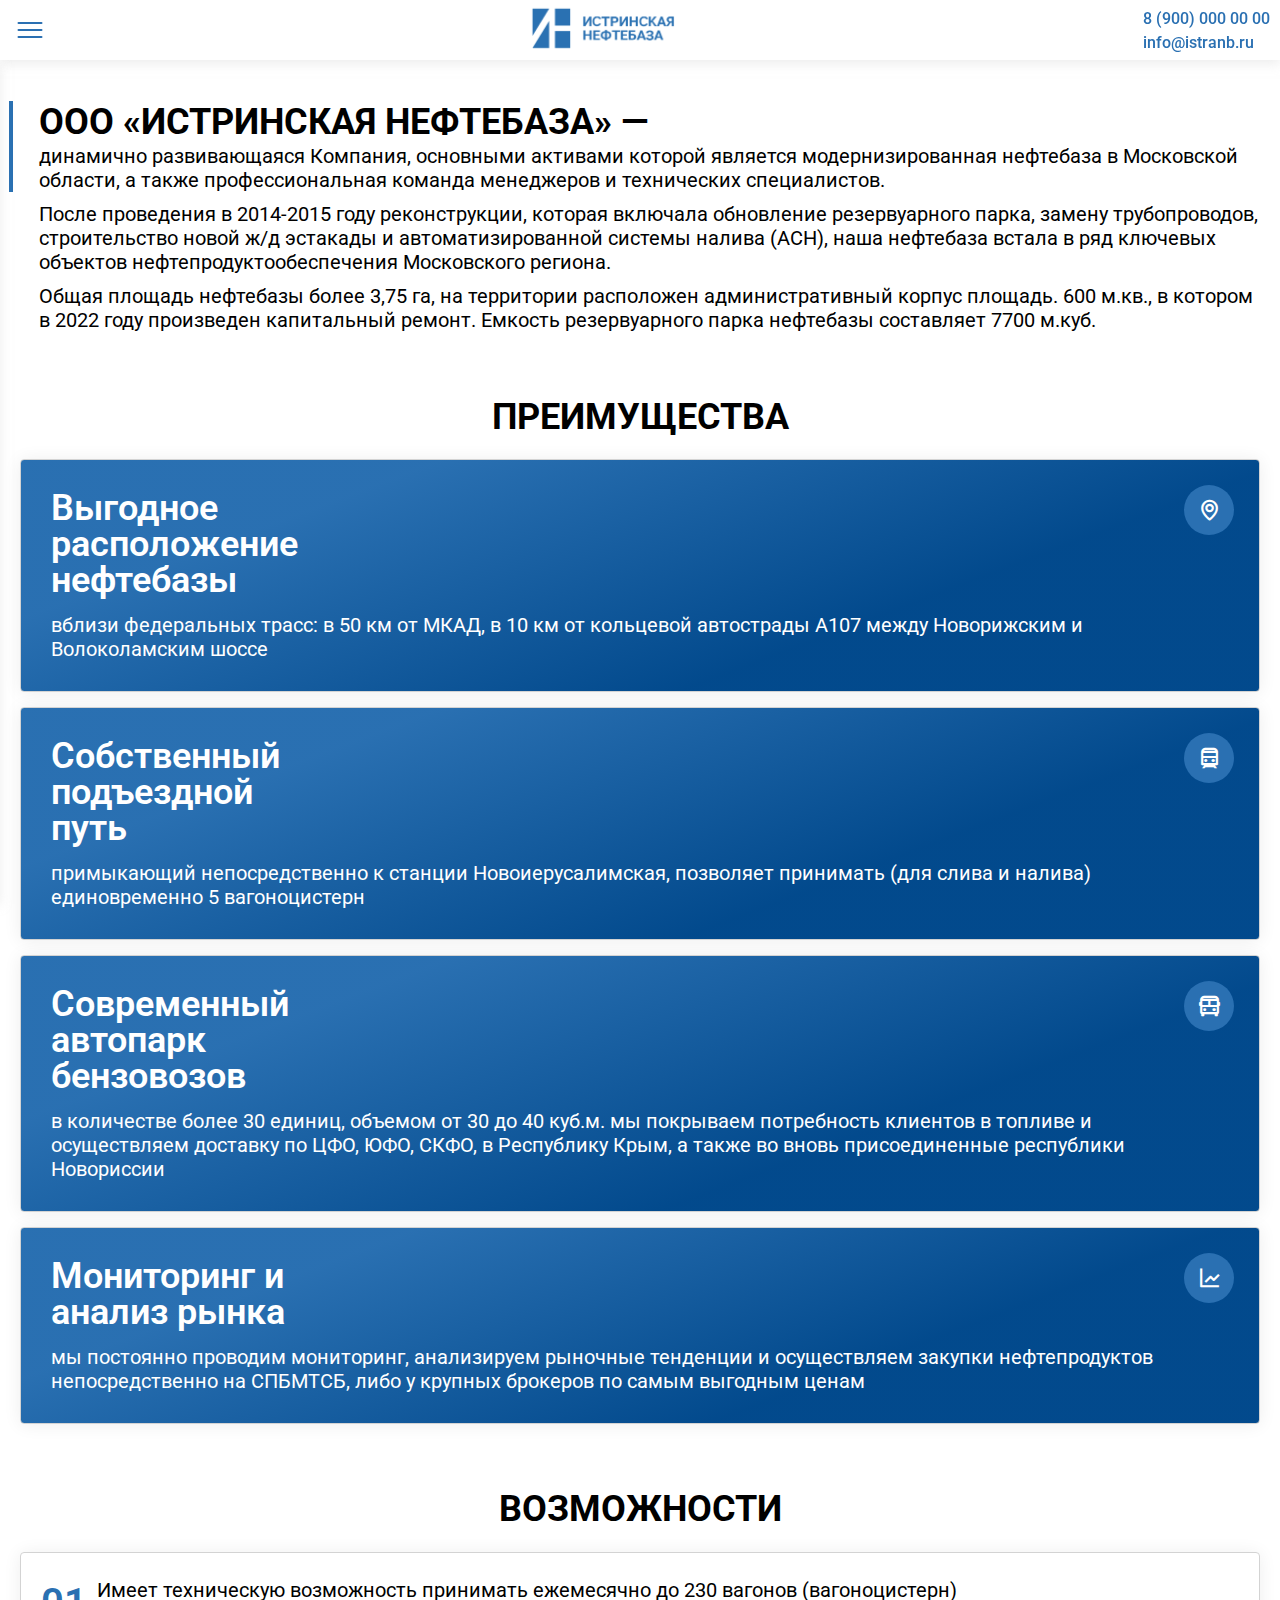
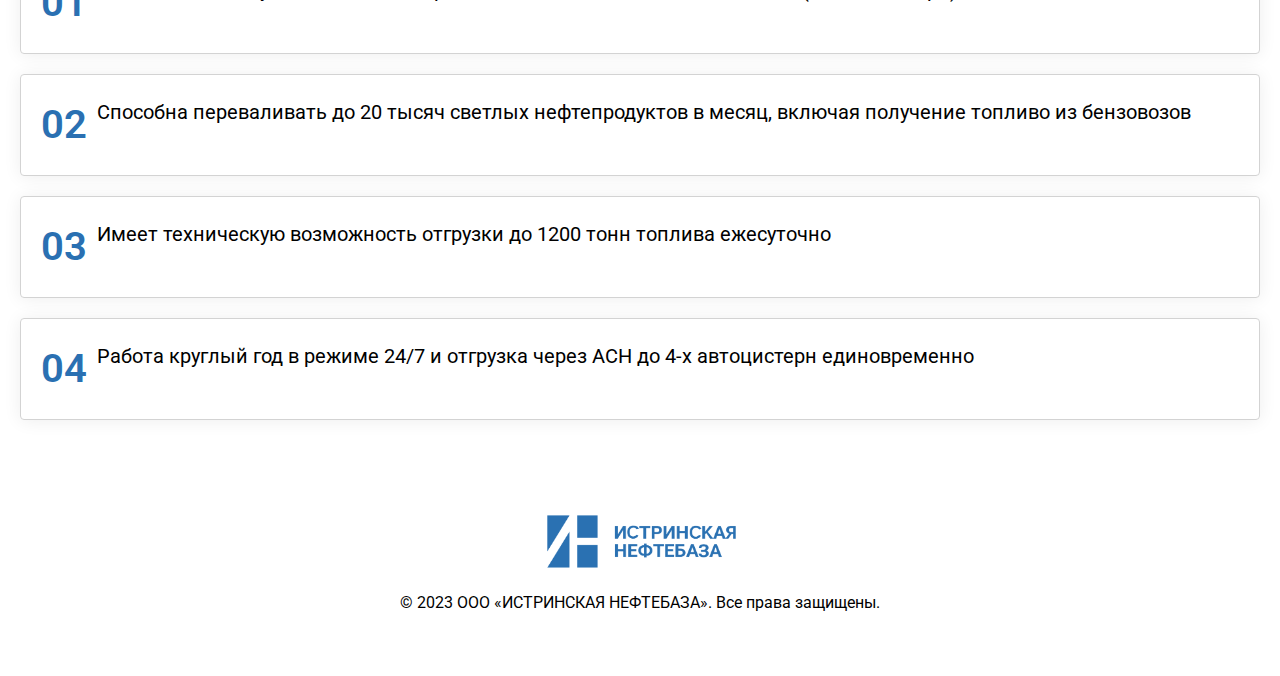
==== about.html @ 1dbcb3a8 "Мобильная версия. 0.1" ====
<!DOCTYPE html>
<html lang="ru">
  <head>
    <meta charset="UTF-8" />
    <meta name="viewport" content="width=device-width, initial-scale=1.0" />

    <!--=============== FAVICON ===============-->
    <link
      rel="shortcut icon"
      href="assets/img/favicon.png"
      type="image/x-icon"
    />

    <!--=============== BOXICONS ===============-->
    <link
      href="https://unpkg.com/boxicons@2.1.4/css/boxicons.min.css"
      rel="stylesheet"
    />

    <!--=============== SWIPER CSS ===============-->
    <link rel="stylesheet" href="assets/css/swiper-bundle.min.css" />

    <!--=============== CSS ===============-->
    <link rel="stylesheet" href="assets/css/styles.css" />
    <link rel="stylesheet" href="assets/css/about.css" />

    <title>О нас</title>
  </head>

  <body class="body">
    <!--==================== HEADER ====================-->

    <div class="main__nav-left">
      <nav class="header__nav">
        <ul class="nav__list">
          <li class="nav__list_item"><a href="/">Главная</a></li>
          <li class="nav__list_item"><a href="/benzin.html">Бензин</a></li>
          <li class="nav__list_item">
            <a href="/dt.html">Дизельное топливо</a>
          </li>
          <li class="nav__list_item"><a href="/about.html">Информация</a></li>
          <li class="nav__list_item">
            <a href="/documents.html">Документы</a>
          </li>
          <li class="nav__list_item">
            <a href="/clients.html">Клиенты и партнеры</a>
          </li>
          <li class="nav__list_item"><a href="#">Контакты</a></li>
        </ul>
      </nav>
    </div>
    <div class="main__nav-overlay"></div>

    <header class="header" id="myHeader">
      <div class="header__wrapper">
        <div class="header__open-menu">
          <div class="header__open-menu_box">
            <div class="header__open-menu_inner"></div>
          </div>
        </div>
        <a href="/" class="header__logo_box">
          <img class="header__logo" src="assets/img/logo.png" alt="Логотип" />
        </a>
        <div class="header__info_box">
          <a href="tel:89000000000">8 (900) 000 00 00</a>
          <a href="mailto:info@istranb.ru">info@istranb.ru</a>
        </div>
      </div>
    </header>

    <!--==================== MAIN ====================-->
    <main class="main">
      <section class="about">
        <div class="about__wrapper">
          <div class="about__description">
            <div class="about__start_info">
              <h2 class="main__title about__title">
                ООО «ИСТРИНСКАЯ НЕФТЕБАЗА» —
              </h2>
              <p class="about__text">
                динамично развивающаяся Компания, основными активами которой
                является модернизированная нефтебаза в Московской области, а
                также профессиональная команда менеджеров и технических
                специалистов.
              </p>
            </div>

            <p class="about__text">
              После проведения в 2014-2015 году реконструкции, которая включала
              обновление резервуарного парка, замену трубопроводов,
              строительство новой ж/д эстакады и автоматизированной системы
              налива (АСН), наша нефтебаза встала в ряд ключевых объектов
              нефтепродуктообеспечения Московского региона.
            </p>
            <p class="about__text">
              Общая площадь нефтебазы более 3,75&nbsp;га, на территории
              расположен административный корпус площадь. 600&nbsp;м.кв., в
              котором в&nbsp;2022&nbsp;году произведен капитальный ремонт.
              Емкость резервуарного парка нефтебазы составляет 7700&nbsp;м.куб.
            </p>
          </div>

          <div class="advantages">
            <div class="advantages__title">ПРЕИМУЩЕСТВА</div>
            <div class="info__list">
              <div class="info__list_item advantages_item">
                <h4 class="info__list_title advantages__item_title">
                  Выгодное расположение нефтебазы
                </h4>
                <p class="info__list_subtitle advantages__item_subtitle">
                  вблизи федеральных трасс: в 50 км от МКАД, в 10 км от
                  кольцевой автострады А107 между Новорижским и Волоколамским
                  шоссе
                </p>
                <div class="advantages__item_rounded">
                  <i class="bx bx-map advantages__item_icon"></i>
                </div>
              </div>

              <div class="info__list_item advantages_item">
                <h4 class="info__list_title advantages__item_title">
                  Собственный подъездной путь
                </h4>
                <p class="info__list_subtitle advantages__item_subtitle">
                  примыкающий непосредственно к станции Новоиерусалимская,
                  позволяет принимать (для слива и налива) единовременно 5
                  вагоноцистерн
                </p>
                <div class="advantages__item_rounded">
                  <i class="bx bx-train advantages__item_icon"></i>
                </div>
              </div>

              <div class="info__list_item advantages_item">
                <h4 class="info__list_title advantages__item_title">
                  Современный автопарк бензовозов
                </h4>
                <p class="info__list_subtitle advantages__item_subtitle">
                  в количестве более 30 единиц, объемом от 30 до 40 куб.м. мы
                  покрываем потребность клиентов в топливе и осуществляем
                  доставку по ЦФО, ЮФО, СКФО, в Республику Крым, а также во
                  вновь присоединенные республики Новориссии
                </p>
                <div class="advantages__item_rounded">
                  <i class="bx bx-bus advantages__item_icon"></i>
                </div>
              </div>

              <div class="info__list_item advantages_item">
                <h4 class="info__list_title advantages__item_title">
                  Мониторинг и анализ рынка
                </h4>
                <p class="info__list_subtitle advantages__item_subtitle">
                  мы постоянно проводим мониторинг, анализируем рыночные
                  тенденции и осуществляем закупки нефтепродуктов
                  непосредственно на СПБМТСБ, либо у крупных брокеров по самым
                  выгодным ценам
                </p>
                <div class="advantages__item_rounded">
                  <i class="bx bx-line-chart advantages__item_icon"></i>
                </div>
              </div>
            </div>
          </div>

          <div class="advantages opportunities">
            <div class="advantages__title">ВОЗМОЖНОСТИ</div>
            <div class="info__list">
              <div class="info__list_item opportunities__list_item">
                <h4 class="info__list_title opportunities__item_title">01</h4>
                <p class="info__list_subtitle opportunities__item_subtitle">
                  Имеет техническую возможность принимать ежемесячно до
                  230&nbsp;вагонов (вагоноцистерн)
                </p>
              </div>
            </div>

            <div class="info__list">
              <div class="info__list_item opportunities__list_item">
                <h4 class="info__list_title opportunities__item_title">02</h4>
                <p class="info__list_subtitle opportunities__item_subtitle">
                  Способна переваливать до 20 тысяч светлых нефтепродуктов в
                  месяц, включая получение топливо из бензовозов
                </p>
              </div>
            </div>

            <div class="info__list">
              <div class="info__list_item opportunities__list_item">
                <h4 class="info__list_title opportunities__item_title">03</h4>
                <p class="info__list_subtitle opportunities__item_subtitle">
                  Имеет техническую возможность отгрузки до 1200 тонн топлива
                  ежесуточно
                </p>
              </div>
            </div>

            <div class="info__list">
              <div class="info__list_item opportunities__list_item">
                <h4 class="info__list_title opportunities__item_title">04</h4>
                <p class="info__list_subtitle opportunities__item_subtitle">
                  Работа круглый год в режиме 24/7 и отгрузка через АСН до 4-х
                  автоцистерн единовременно
                </p>
              </div>
            </div>
          </div>
        </div>
      </section>
    </main>

    <!--==================== FOOTER ====================-->
    <footer class="footer">
      <div class="footer__wrapper">
        <a href="/" class="footer__logo_box">
          <img class="footer__logo" src="assets/img/logo.png" alt="Логотип" />
        </a>
        <p class="footer__copyright">
          © 2023 ООО «ИСТРИНСКАЯ НЕФТЕБАЗА». Все&nbsp;права&nbsp;защищены.
        </p>
      </div>
    </footer>

    <!--=============== SCROLLREVEAL ===============-->
    <script src="assets/js/scrollreveal.min.js"></script>

    <!--=============== SWIPER JS ===============-->
    <script src="assets/js/swiper-bundle.min.js"></script>

    <!--=============== MAIN JS ===============-->
    <script src="assets/js/main.js"></script>
  </body>
</html>
---- assets/css/styles.css ----
/*=============== GOOGLE FONTS ===============*/
/* @import url("https://fonts.googleapis.com/css2?family=Poppins:wght@400;500;600&display=swap"); */
@import url('https://fonts.googleapis.com/css2?family=Montserrat:wght@400;500;600&display=swap');
@import url('https://fonts.googleapis.com/css2?family=Roboto:ital,wght@0,100;0,300;0,400;0,500;0,700;0,900;1,100;1,300;1,400;1,500;1,700;1,900&display=swap');

/*=============== VARIABLES CSS ===============*/
:root {
  --header-height: 3.5rem;

  /*========== Colors ==========*/
  /*Color mode HSL(hue, saturation, lightness)*/
  --first-color: hsl(209, 62%, 43%);
  --first-color-alt: hsl(209, 97%, 28%);
  --second-color: hsl(0, 1%, 21%);
  --title-color: hsl(0, 0%, 0%);
  --text-color: hsl(0, 0%, 0%);
  --text-color-light: hsl(0, 0%, 58%);
  --border-color: hsl(228, 99%, 98%);
  --body-color: #fff;

  /*========== Font and typography ==========*/
  /*.5rem = 8px | 1rem = 16px ...*/
  --body-font: 'Roboto', sans-serif;
  --biggest-font-size: 1.5rem;
  --h1-font-size: 1.25rem;
  --h2-font-size: 1.125rem;
  --h3-font-size: 1rem;
  --normal-font-size: 0.938rem;
  --small-font-size: 0.813rem;
  --smaller-font-size: 0.75rem;

  /*========== Font weight ==========*/
  --font-medium: 500;
  --font-semi-bold: 600;

  /*========== z index ==========*/
  --z-tooltip: 10;
  --z-fixed: 100;
}

/* Responsive typography */
@media screen and (min-width: 1024px) {
  :root {
    --biggest-font-size: 4rem;
    --h1-font-size: 2.25rem;
    --h2-font-size: 1.5rem;
    --h3-font-size: 1.25rem;
    --normal-font-size: 1rem;
    --small-font-size: 0.875rem;
    --smaller-font-size: 0.813rem;
  }
}

/*=============== BASE ===============*/
* {
  box-sizing: border-box;
  padding: 0;
  margin: 0;
}

html {
  scroll-behavior: smooth;
}

body {
  font-family: var(--body-font);
  font-size: var(--normal-font-size);
  background-color: var(--body-color);
  color: var(--text-color);
  transition: 0.3s; /* For animation dark mode */
}

h1,
h2,
h3 {
  color: var(--title-color);
  font-weight: var(--font-semi-bold);
}

ul {
  list-style: none;
}

a {
  text-decoration: none;
  color: var(--text-color);
}

img {
  max-width: 100%;
  height: auto;
}

input,
button {
  font-family: var(--body-font);
  outline: none;
  border: none;
}

/*=============== REUSABLE CSS CLASSES ===============*/

.main {
  /* overflow: hidden; For the animations ScrollReveal */
}

/*=============== HEADER & NAV ===============*/
.header {
  position: relative;
  height: 60px;
  box-shadow: 0 4px 10px rgba(221, 222, 222, 0.5);
  z-index: 999;
  background-color: var(--body-color);
}

.sticky {
  position: fixed;
  top: 0;
  width: 100%;
}
.sticky + .main {
  padding-top: 80px;
}
.sticky__body {
  overflow: hidden;
}

.header__wrapper {
  padding: 0 10px;
  display: flex;
  align-items: center;
  justify-content: space-between;
  height: 100%;
}

.header__open-menu {
  position: relative;
  display: inline-flex;
  width: 40px;
  height: 40px;
  margin: 0;
  overflow: visible;
  color: inherit;
  text-transform: none;
  cursor: pointer;
  background: none;
  border: 0;
  align-items: center;
  margin-right: 10px;
}

.header__open-menu_box {
  position: absolute;
  top: 50%;
  left: 50%;
  display: block;
  width: 25px;
  height: 20px;
  transform: translate(-50%, -50%);
}

.header__open-menu_inner,
.header__open-menu_inner::after,
.header__open-menu_inner::before {
  background-color: var(--first-color);
  position: absolute;
  width: 100%;
  height: 2px;
  border-radius: 2px;
  transition-timing-function: ease;
  transition-duration: 0.25s;
  transition-property: transform;
}
.header__open-menu_inner {
  top: 50%;
  display: block;
  margin-top: -1px;
  color: inherit;
  text-transform: none;
  cursor: pointer;
}
.header__open-menu .header__open-menu_inner {
  transition-timing-function: cubic-bezier(0.55, 0.055, 0.675, 0.19);
  transition-duration: 0.2s;
}
.header__open-menu_active .header__open-menu_inner {
  transition-delay: 0.24s;
  transition-timing-function: cubic-bezier(0.215, 0.61, 0.355, 1);
  transform: rotate(45deg);
}
.header__open-menu_inner::after {
  bottom: -7px;
  display: block;
  content: '';
}
.header__open-menu_active .header__open-menu_inner::after {
  bottom: 0;
  transition: bottom 0.2s ease,
    transform 0.2s cubic-bezier(0.215, 0.61, 0.355, 1) 0.24s;
  transform: rotate(-90deg);
}
/* .header__open-menu .header__open-menu_inner::after {
  transition: bottom 0.2s ease 0.24s,
    transform 0.2s cubic-bezier(0.55, 0.055, 0.675, 0.19);
} */
.header__open-menu_inner::before {
  top: -7px;
  display: block;
  content: '';
}
.header__open-menu_active .header__open-menu_inner::before {
  top: 0;
  opacity: 0;
  transition: top 0.2s ease, opacity 0.2s ease 0.24s;
}
.header__open-menu .header__open-menu_inner::before {
  transition: top 0.2s ease 0.24s, opacity 0.2s ease;
}

.header__logo {
  width: 150px;
  margin: auto;
}

.header__info_box {
  display: flex;
  flex-direction: column;
  gap: 5px;
}
.header__info_box a {
  color: var(--first-color);
  font-weight: 500;
}

.main__nav-overlay {
  position: fixed;
  top: 60px;
  left: 0;
  z-index: 99;
  width: 100vw;
  height: calc(100vh - 60px);
  visibility: hidden;
  transition: visibility 0.25s ease, background 0.25s ease;
}
.main__nav-overlay.is-active {
  visibility: visible;
  background-color: rgba(0, 0, 0, 0.4);
}

.main__nav-left {
  position: fixed;
  top: 60px;
  z-index: 100;
  width: 270px;
  min-width: 270px;
  left: -270px;
  transition: all 0.3s linear;
  box-shadow: 0 4px 10px rgba(221, 222, 222, 0.5);
  height: calc(100vh - 60px);
  background-color: var(--body-color);
}

.is-active {
  left: 0;
}

.header__nav {
}

.nav__list_item {
  border-bottom: 1px solid #ededed;
}

.nav__list_item a {
  display: flex;
  align-items: center;
  justify-content: center;
  min-height: 55px;
  padding: 0 15px;
  font-size: var(--smaller-font-size);
  font-weight: 500;
  line-height: 1.2;
  color: #030303;
  text-decoration: none;
  text-transform: uppercase;
  transition: background-color 0.25s ease, color 0.25s ease;
  flex-direction: row;
  padding: 0 15px;
}

/*=============== MAIN ===============*/
.main {
  padding: 25px 10px;
}

.main__title {
  font-size: var(--h1-font-size);
  font-weight: 700;
  line-height: 1.2;
}

.main__text {
  margin-top: 1rem;
  font-size: 15px;
  font-weight: 400;
  line-height: 1.5;
}

/*=============== ABOUT ===============*/
.performance {
  padding-top: 10px;
}

.performance__title {
  color: var(--first-color);
  text-align: center;
  margin-bottom: 1rem;
}

.performance__title_alt {
  text-align: center;
  text-transform: uppercase;
  margin-bottom: 1rem;
}

.performance__subtitle {
  text-align: center;
  font-size: var(--h3-font-size);
  font-weight: 400;
}

/*=============== PRODUCTION ===============*/
.production {
  margin-top: 2rem;
}

.production {
  margin-top: 1rem;
}

.production__wrapper {
  padding: 0 10px;
}

.production__title {
  text-align: center;
  color: var(--first-color);
  font-size: var(--biggest-font-size);
}

.production__list {
  display: grid;
  grid-template-columns: repeat(1, 1fr);
  gap: 30px;
  margin-top: 30px;
}

.production__item-offer {
  padding: 4px;
  background-color: #fff;
  border-radius: 8px;
  box-shadow: 0 4px 10px rgba(93, 93, 93, 0.5);
}

.production__item {
  display: flex;
  flex-direction: column;
}

.production__item_name-box {
  display: flex;
  align-items: center;
  justify-content: space-between;
  margin-bottom: 20px;
}

.production__item_logo {
  width: 100px;
}

.production__item_column {
  display: flex;
  flex-direction: column;
  height: 100%;
  padding: 10px;
}

.production__item_column:last-child {
  background: #f5f5f5;
}

.production__item_table tr {
  display: flex;
  align-items: center;
  justify-content: space-between;
}

.production__item_table td {
  padding: 0 0 10px 0;
  vertical-align: top;
}

.production__item_links {
  padding: 15px 0;
  display: flex;
  align-items: center;
  justify-content: space-between;
  gap: 20px;
}

.production__item_link {
  display: flex;
  align-items: center;
  gap: 5px;
  padding: 10px;
  color: #fff;
  border-radius: 4px;
  font-size: var(--h3-font-size);
  background-image: linear-gradient(
    339.34deg,
    var(--first-color-alt) 31.27%,
    var(--first-color) 77.23%
  );
}

.production__item_link i {
  font-size: 28px;
}

.production__footnote {
  padding: 15px 10px 0 10px;
  font-size: var(--small-font-size);
  font-weight: 400;
  line-height: 1;
  color: var(--text-color-light);
}

/* .production__list {
  display: grid;
  grid-template-columns: repeat(1, 1fr);
  gap: 15px;
}

.production__list_item {
  display: flex;
  justify-content: space-between;
  align-items: center;
  border: 2px solid var(--first-color);
  position: relative;
  z-index: 10;
  max-width: 100%;
  background: #fff;
  border-radius: 8px;
  box-shadow: 0 1px 18px 0 rgba(0, 0, 0, 0.07);
}

.production__column {
  padding: 10px 0 10px 10px;
}

.production__column_title {
  font-size: var(--h2-font-size);
  font-weight: 600;
  line-height: 1.5;
}

.production__column_subtitle {
  font-size: var(--h3-font-size);
  font-weight: 400;
  line-height: 1.5;
  color: var(--text-color-light);
}

.production__button {
  display: flex;
  padding: 5px;
  height: 71px;
  font-weight: 600;
  background-image: linear-gradient(
    339.34deg,
    var(--first-color-alt) 31.27%,
    var(--first-color) 77.23%
  );
  border-radius: 6px;
  margin: -1px;
  align-items: center;
  font-size: var(--small-font-size);
}

.production__button a {
  display: block;
  color: #fff !important;
  text-transform: uppercase;
} */

.production__footnote {
  padding: 15px 10px 0 10px;
  font-size: var(--small-font-size);
  font-weight: 400;
  line-height: 1;
  color: var(--text-color-light);
}

/*=============== INFO ===============*/
.info {
  margin-top: 4rem;
}

.info__title {
  text-align: center;
  color: var(--first-color);
  margin-bottom: 10px;
}

.info__how {
  position: relative;
  margin: 2rem 5px 4rem 5px;
  display: grid;
  grid-template-columns: repeat(1, 1fr);
  gap: 20px;
}
.info__how::before {
  position: absolute;
  top: 0;
  bottom: 0;
  left: 21px;
  display: block;
  width: 5px;
  height: 100%;
  margin-bottom: 2.5rem;
  content: '';
  background: var(--first-color);
  z-index: 1;
}

.info__how_item {
  display: flex;
  gap: 10px;
  align-items: center;
  z-index: 20;
}

.info__how_rounded {
  width: 3rem;
  height: 3rem;
  border: 0.375rem solid var(--first-color);
  border-radius: 50%;
  display: flex;
  align-items: center;
  justify-content: center;
  background-color: white;
}
.info__how_rounded i {
  font-size: 26px;
}

.info__how_text {
  font-size: var(--h3-font-size);
  font-weight: 400;
  line-height: 1.2;
}

.info__list {
  display: grid;
  grid-template-columns: repeat(1, 1fr);
  gap: 15px;
  margin-top: 20px;
}

.info__list_item {
  padding: 20px;
  position: relative;
  height: 100%;
  border: 1px solid #d3d3d3;
  box-shadow: 0 1px 18px 0 rgba(0, 0, 0, 0.07);
  border-radius: 4px;
  display: flex;
  flex-direction: column;
}

.info__list_icon {
  position: absolute;
  top: 10px;
  right: 10px;
  font-size: 35px;
  color: #d2d2d2;
}

.info__list_title {
  font-size: var(--h1-font-size);
  font-weight: 600;
  line-height: 1.5;
  color: var(--first-color);
}

.info__list_subtitle {
  font-size: var(--h3-font-size);
  font-weight: 400;
  line-height: 1.2;
  margin-top: 5px;
}

.info__list_link {
  font-size: var(--h3-font-size);
  font-weight: 400;
  line-height: 1.2;
  color: var(--first-color);
  text-decoration-line: underline;
  text-underline-offset: 5px;
}

/*=============== FOOTER ===============*/

.ending {
  margin-top: 4rem;
}

.ending__wrapper {
  padding: 0 10px;
}

.ending__description {
  display: flex;
  flex-direction: column;
  gap: 10px;
  padding-left: 1.2rem;
}

.ending__start_info {
  position: relative;
}

.ending__start_info::before {
  position: absolute;
  top: 0;
  bottom: 0;
  left: -1.875rem;
  width: 0.25rem;
  content: '';
  background: var(--first-color);
}

.ending__text {
  font-size: var(--h3-font-size);
  font-weight: 400;
  line-height: 1.2;
}

.ending__box {
  padding: 30px;
  color: #fff;
  background-image: linear-gradient(
    339.34deg,
    var(--first-color-alt) 31.27%,
    var(--first-color) 77.23%
  );
  border-radius: 4px;
}

/*=============== FOOTER ===============*/
.footer {
  padding: 4rem 10px;
}

.footer__wrapper {
  display: flex;
  flex-direction: column;
  align-items: center;
  justify-content: center;
}

.footer__logo_box {
  margin-bottom: 1rem;
}

.footer__logo {
  width: 200px;
}

.footer__copyright {
  text-align: center;
  font-size: var(--normal-font-size);
  font-weight: 400;
  line-height: 1.2;
}

.footer__freepik {
  text-decoration: underline;
  font-size: var(--normal-font-size);
  margin-top: 5px;
}
---- assets/css/about.css ----
/*=============== ABOUT ===============*/
.about {
  margin-top: 1rem;
}

.about__wrapper {
  padding: 0 10px;
}

.about__description {
  display: flex;
  flex-direction: column;
  gap: 10px;
  padding-left: 1.2rem;
}

.about__start_info {
  position: relative;
}

.about__start_info::before {
  position: absolute;
  top: 0;
  bottom: 0;
  left: -1.875rem;
  width: 0.25rem;
  content: '';
  background: var(--first-color);
}

.about__text {
  font-size: var(--h3-font-size);
  font-weight: 400;
  line-height: 1.2;
}

/*=============== Advantages ===============*/
.advantages {
  margin-top: 4rem;
}

.advantages__title {
  text-align: center;
  font-size: var(--h1-font-size);
  font-weight: 700;
  line-height: 1.2;
}

.advantages_item {
  padding: 30px;
  color: #fff;
  background-image: linear-gradient(
    339.34deg,
    var(--first-color-alt) 31.27%,
    var(--first-color) 77.23%
  );
}

.advantages__item_title {
  color: #fff;
  line-height: 1;
  width: 250px;
  margin-bottom: 10px;
}

.advantages__item_rounded {
  position: absolute;
  top: 25px;
  right: 25px;
  border-radius: 50%;
  background-color: var(--first-color);
  height: 50px;
  width: 50px;
  display: flex;
  align-items: center;
  justify-content: center;
}

.advantages__item_icon {
  font-size: 25px;
}

.opportunities__list_item {
  display: flex;
  flex-direction: row;
  gap: 10px;
}

.opportunities__item_title {
  font-size: 40px;
}

/*=============== CLIENTS ===============*/

.clients__description {
  margin-bottom: 30px;
}
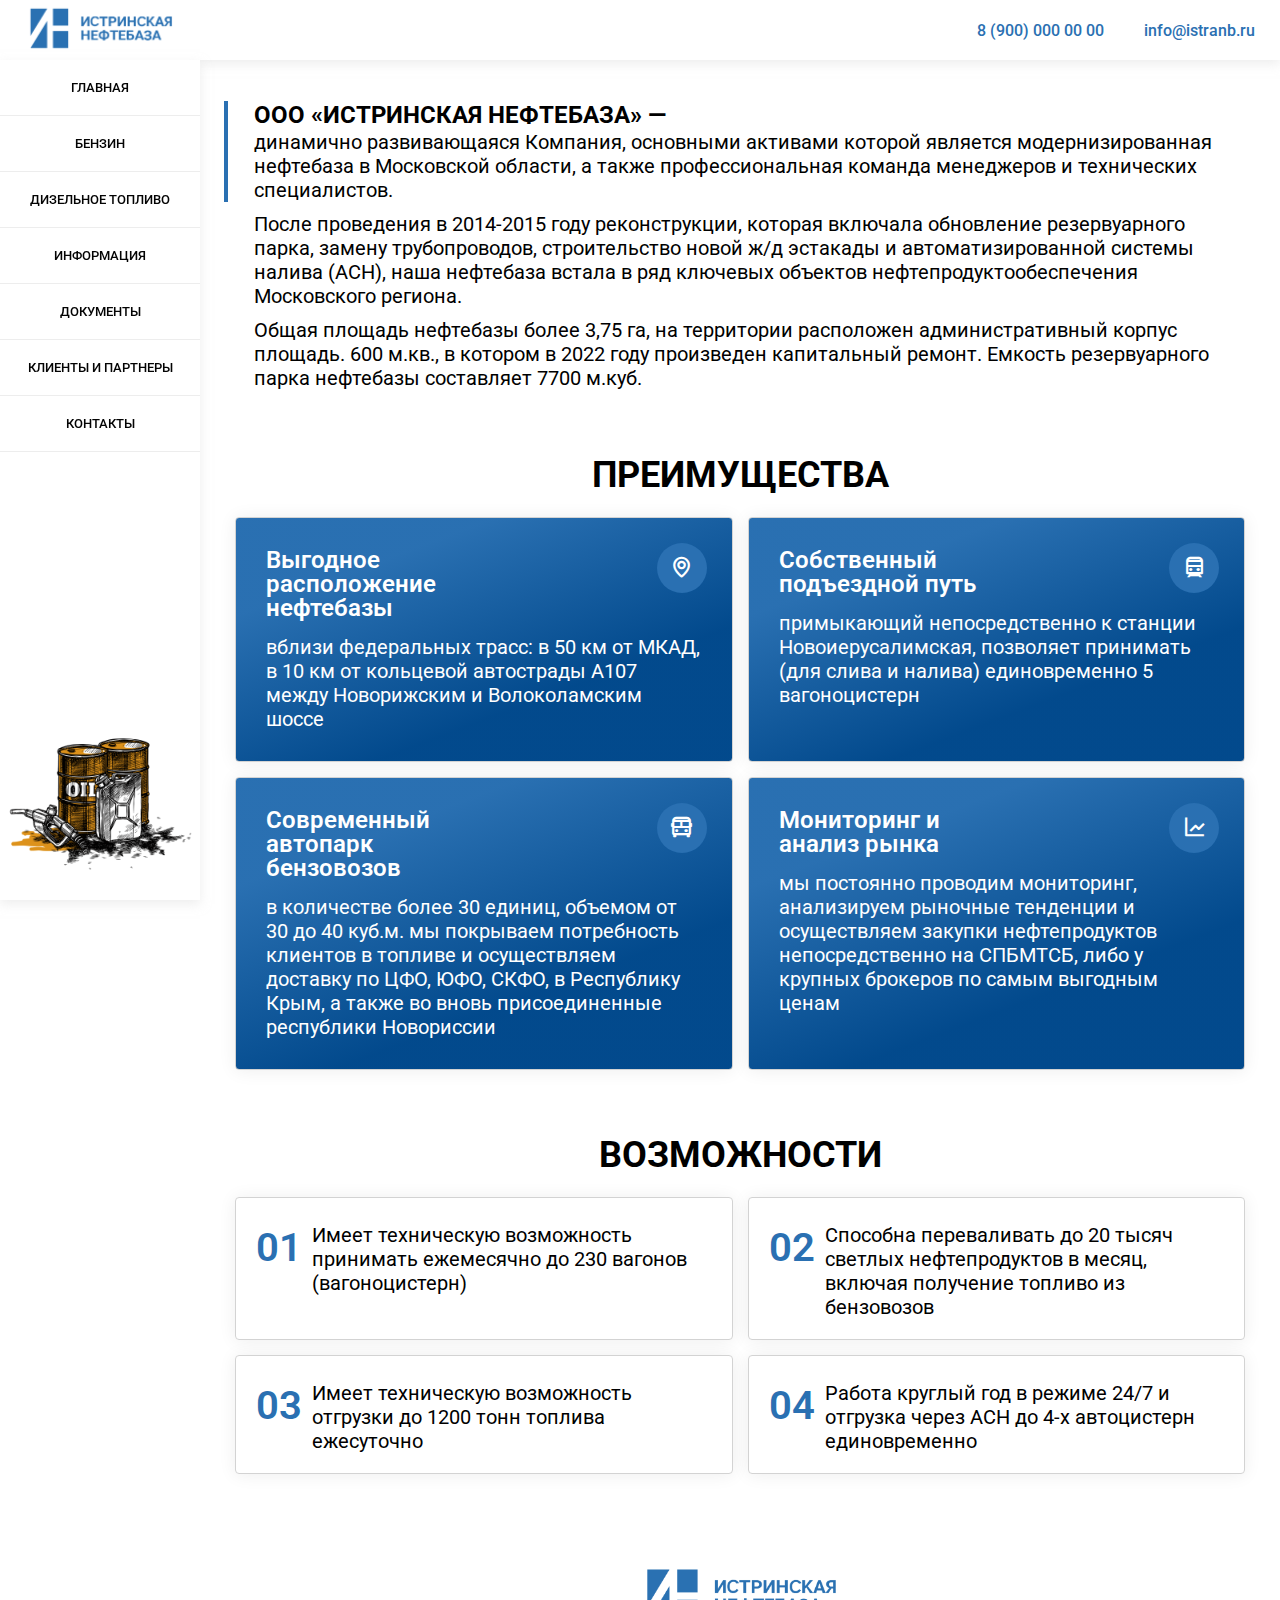
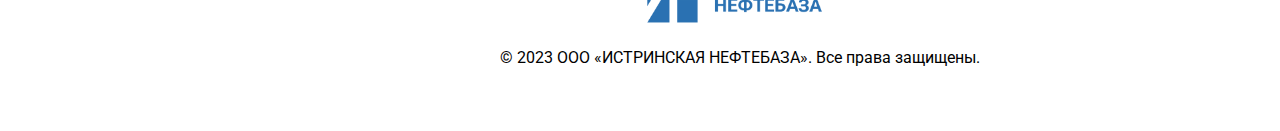
==== commit c8f0040d: "Версия 0.1" ====
--- a/about.html
+++ b/about.html
@@ -30,28 +30,37 @@
   <body class="body">
     <!--==================== HEADER ====================-->
 
-    <div class="main__nav-left">
-      <nav class="header__nav">
-        <ul class="nav__list">
-          <li class="nav__list_item"><a href="/">Главная</a></li>
-          <li class="nav__list_item"><a href="/benzin.html">Бензин</a></li>
-          <li class="nav__list_item">
-            <a href="/dt.html">Дизельное топливо</a>
-          </li>
-          <li class="nav__list_item"><a href="/about.html">Информация</a></li>
-          <li class="nav__list_item">
-            <a href="/documents.html">Документы</a>
-          </li>
-          <li class="nav__list_item">
-            <a href="/clients.html">Клиенты и партнеры</a>
-          </li>
-          <li class="nav__list_item"><a href="#">Контакты</a></li>
-        </ul>
-      </nav>
-    </div>
-    <div class="main__nav-overlay"></div>
-
     <header class="header" id="myHeader">
+      <div class="main__nav-left">
+        <nav class="header__nav">
+          <ul class="nav__list">
+            <li class="nav__list_item"><a href="/istranb">Главная</a></li>
+            <li class="nav__list_item">
+              <a href="/istranb/benzin.html">Бензин</a>
+            </li>
+            <li class="nav__list_item">
+              <a href="/istranb/dt.html">Дизельное топливо</a>
+            </li>
+            <li class="nav__list_item">
+              <a href="/istranb/about.html">Информация</a>
+            </li>
+            <li class="nav__list_item">
+              <a href="/istranb/documents.html">Документы</a>
+            </li>
+            <li class="nav__list_item">
+              <a href="/istranb/clients.html">Клиенты и партнеры</a>
+            </li>
+            <li class="nav__list_item"><a href="#">Контакты</a></li>
+          </ul>
+        </nav>
+        <img
+          class="header__nav_img"
+          src="assets/img/grafica1.png"
+          alt="Бочка"
+        />
+      </div>
+      <div class="main__nav-overlay"></div>
+
       <div class="header__wrapper">
         <div class="header__open-menu">
           <div class="header__open-menu_box">
@@ -59,7 +68,7 @@
           </div>
         </div>
         <a href="/" class="header__logo_box">
-          <img class="header__logo" src="assets/img/logo.png" alt="Логотип" />
+          <img class="header__logo" src="assets/img/logo.png" alt="<Логотип>" />
         </a>
         <div class="header__info_box">
           <a href="tel:89000000000">8 (900) 000 00 00</a>
@@ -102,7 +111,7 @@
 
           <div class="advantages">
             <div class="advantages__title">ПРЕИМУЩЕСТВА</div>
-            <div class="info__list">
+            <div class="info__list advantages__list">
               <div class="info__list_item advantages_item">
                 <h4 class="info__list_title advantages__item_title">
                   Выгодное расположение нефтебазы
@@ -165,7 +174,7 @@
 
           <div class="advantages opportunities">
             <div class="advantages__title">ВОЗМОЖНОСТИ</div>
-            <div class="info__list">
+            <div class="info__list advantages__list">
               <div class="info__list_item opportunities__list_item">
                 <h4 class="info__list_title opportunities__item_title">01</h4>
                 <p class="info__list_subtitle opportunities__item_subtitle">
@@ -173,19 +182,15 @@
                   230&nbsp;вагонов (вагоноцистерн)
                 </p>
               </div>
-            </div>
-
-            <div class="info__list">
+
               <div class="info__list_item opportunities__list_item">
                 <h4 class="info__list_title opportunities__item_title">02</h4>
                 <p class="info__list_subtitle opportunities__item_subtitle">
-                  Способна переваливать до 20 тысяч светлых нефтепродуктов в
-                  месяц, включая получение топливо из бензовозов
-                </p>
-              </div>
-            </div>
-
-            <div class="info__list">
+                  Способна переваливать до 20&nbsp;тысяч светлых нефтепродуктов
+                  в месяц, включая получение топливо из бензовозов
+                </p>
+              </div>
+
               <div class="info__list_item opportunities__list_item">
                 <h4 class="info__list_title opportunities__item_title">03</h4>
                 <p class="info__list_subtitle opportunities__item_subtitle">
@@ -193,9 +198,7 @@
                   ежесуточно
                 </p>
               </div>
-            </div>
-
-            <div class="info__list">
+
               <div class="info__list_item opportunities__list_item">
                 <h4 class="info__list_title opportunities__item_title">04</h4>
                 <p class="info__list_subtitle opportunities__item_subtitle">
--- a/assets/css/styles.css
+++ b/assets/css/styles.css
@@ -21,6 +21,7 @@
   /*========== Font and typography ==========*/
   /*.5rem = 8px | 1rem = 16px ...*/
   --body-font: 'Roboto', sans-serif;
+  --big-font-size: 1.75rem;
   --biggest-font-size: 1.5rem;
   --h1-font-size: 1.25rem;
   --h2-font-size: 1.125rem;
@@ -249,6 +250,9 @@
 
 .main__nav-left {
   position: fixed;
+  display: flex;
+  justify-content: space-between;
+  flex-direction: column;
   top: 60px;
   z-index: 100;
   width: 270px;
@@ -264,7 +268,16 @@
   left: 0;
 }
 
-.header__nav {
+/* .header__nav {
+  display: flex;
+  flex-direction: column;
+  height: 65%;
+} */
+
+.header__nav_img {
+  width: 100%;
+  margin-left: auto;
+  margin-right: auto;
 }
 
 .nav__list_item {
@@ -309,6 +322,14 @@
 /*=============== ABOUT ===============*/
 .performance {
   padding-top: 10px;
+  display: flex;
+  flex-direction: column;
+}
+
+.performance__image {
+  max-width: 1200px;
+  margin-left: auto;
+  margin-right: auto;
 }
 
 .performance__title {
@@ -425,6 +446,14 @@
 
 .production__item_link i {
   font-size: 28px;
+}
+
+.production__item_links-price {
+  justify-content: center;
+}
+
+.production__item_link-price {
+  padding: 14px 100px;
 }
 
 .production__footnote {
@@ -657,6 +686,10 @@
   border-radius: 4px;
 }
 
+.ending__title {
+  font-size: var(--h2-font-size);
+}
+
 /*=============== FOOTER ===============*/
 .footer {
   padding: 4rem 10px;
@@ -689,3 +722,142 @@
   font-size: var(--normal-font-size);
   margin-top: 5px;
 }
+
+@media screen and (min-width: 768px) {
+  .main {
+    padding: 25px 25px;
+  }
+
+  .performance {
+    padding-top: 0px;
+  }
+
+  .performance__title_alt {
+    font-size: var(--h1-font-size);
+    width: 700px;
+    margin-top: 10px;
+    margin-left: auto;
+    margin-right: auto;
+  }
+}
+
+@media screen and (min-width: 1024px) {
+  .header__info_box {
+    flex-direction: row;
+    gap: 40px;
+  }
+
+  .header__wrapper {
+    justify-content: space-between;
+    gap: 40px;
+    padding: 0 25px;
+  }
+
+  .header__open-menu {
+    display: none;
+  }
+
+  .main {
+    width: calc(100% - 200px);
+    margin-left: auto;
+  }
+
+  .main__nav-left {
+    width: 200px;
+    min-width: 200px;
+    left: 0;
+  }
+
+  .production__item {
+    flex-direction: row;
+    height: 100%;
+  }
+  .production__item_column:first-child {
+    width: 55%;
+  }
+  .production__item_column:last-child {
+    width: 45%;
+  }
+  .production__item_name-box {
+    height: 35px;
+  }
+  .production__item_link-passport {
+    display: none;
+  }
+  .production__item_name-box-price {
+    justify-content: center;
+  }
+
+  .production__item_link {
+    font-size: var(--normal-font-size);
+  }
+
+  .info__list_title {
+    font-size: var(--h2-font-size);
+  }
+  .info__list_subtitle .info__list_link {
+    font-size: var(--normal-font-size);
+  }
+  .info__list_icon {
+    top: 15px;
+    right: 15px;
+  }
+
+  .info__how {
+    position: relative;
+    display: flex;
+    justify-content: space-between;
+    padding: 0;
+    list-style: none;
+    margin: 4rem 5px 6rem 5px;
+  }
+
+  .info__how::before {
+    position: absolute;
+    top: 38px;
+    right: 0;
+    left: 8%;
+    display: block;
+    width: 85%;
+    height: 5px;
+    margin-bottom: 2.5rem;
+    content: '';
+  }
+  .info__how_item {
+    flex-direction: column;
+    width: 15%;
+  }
+  .info__how_text {
+    font-size: var(--normal-font-size);
+    text-align: center;
+  }
+  .info__how_rounded {
+    width: 5rem;
+    height: 5rem;
+  }
+  .info__how_rounded i {
+    font-size: 35px;
+  }
+
+  .info__list {
+    grid-template-columns: repeat(2, 1fr);
+  }
+
+  .footer {
+    width: calc(100% - 200px);
+    margin-left: auto;
+  }
+}
+
+@media screen and (min-width: 1440px) {
+  .main {
+    padding: 25px 80px;
+  }
+
+  .production__item_column:first-child {
+    width: 65%;
+  }
+  .production__item_column:last-child {
+    width: 35%;
+  }
+}
--- a/assets/css/about.css
+++ b/assets/css/about.css
@@ -26,6 +26,10 @@
   width: 0.25rem;
   content: '';
   background: var(--first-color);
+}
+
+.about__title {
+  font-size: var(--h2-font-size);
 }
 
 .about__text {
@@ -59,7 +63,7 @@
 .advantages__item_title {
   color: #fff;
   line-height: 1;
-  width: 250px;
+  width: 240px;
   margin-bottom: 10px;
 }
 
@@ -95,3 +99,13 @@
 .clients__description {
   margin-bottom: 30px;
 }
+
+@media screen and (min-width: 1024px) {
+  .about__text .info__list_subtitle {
+    font-size: var(--normal-font-size);
+  }
+
+  .advantages__list {
+    grid-template-columns: repeat(2, 1fr);
+  }
+}
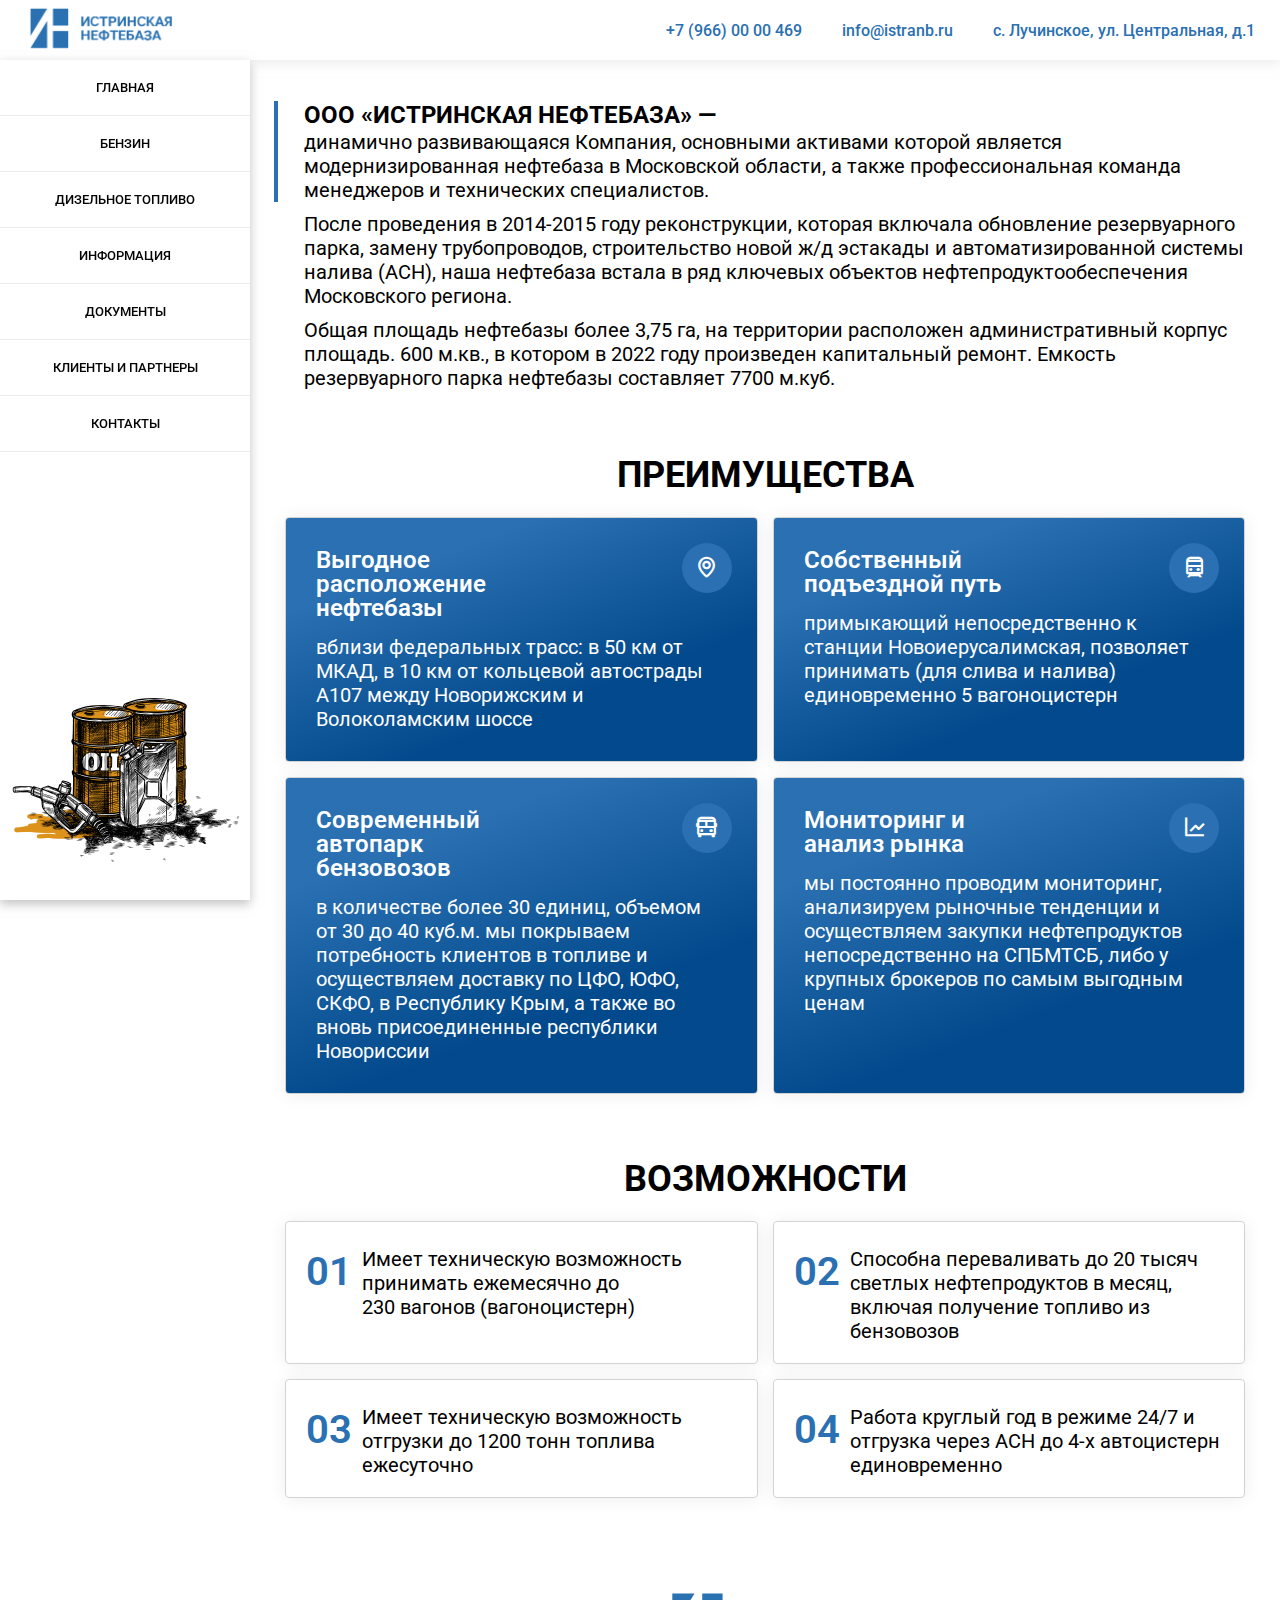
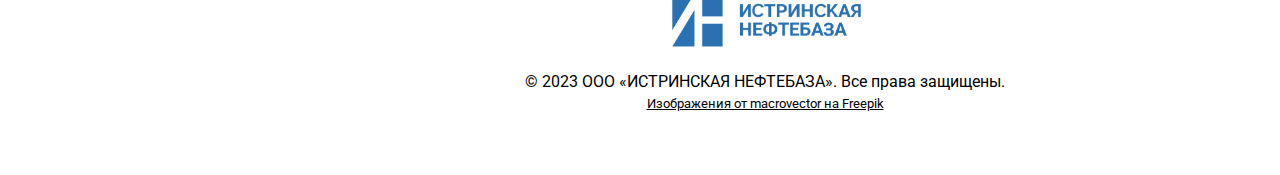
==== commit cbabfff8: "Итоговый вариант 0.2" ====
--- a/about.html
+++ b/about.html
@@ -25,6 +25,10 @@
     <link rel="stylesheet" href="assets/css/about.css" />
 
     <title>О нас</title>
+    <meta
+      name="description"
+      content="Подробная информация о Истринской нефтебазе"
+    />
   </head>
 
   <body class="body">
@@ -34,23 +38,19 @@
       <div class="main__nav-left">
         <nav class="header__nav">
           <ul class="nav__list">
-            <li class="nav__list_item"><a href="/istranb">Главная</a></li>
+            <li class="nav__list_item"><a href="/index.html">Главная</a></li>
+            <li class="nav__list_item"><a href="/benzin.html">Бензин</a></li>
             <li class="nav__list_item">
-              <a href="/istranb/benzin.html">Бензин</a>
+              <a href="/dt.html">Дизельное топливо</a>
+            </li>
+            <li class="nav__list_item"><a href="/about.html">Информация</a></li>
+            <li class="nav__list_item">
+              <a href="/documents.html">Документы</a>
             </li>
             <li class="nav__list_item">
-              <a href="/istranb/dt.html">Дизельное топливо</a>
+              <a href="/clients.html">Клиенты и партнеры</a>
             </li>
-            <li class="nav__list_item">
-              <a href="/istranb/about.html">Информация</a>
-            </li>
-            <li class="nav__list_item">
-              <a href="/istranb/documents.html">Документы</a>
-            </li>
-            <li class="nav__list_item">
-              <a href="/istranb/clients.html">Клиенты и партнеры</a>
-            </li>
-            <li class="nav__list_item"><a href="#">Контакты</a></li>
+            <li class="nav__list_item"><a href="/contact.html">Контакты</a></li>
           </ul>
         </nav>
         <img
@@ -71,8 +71,14 @@
           <img class="header__logo" src="assets/img/logo.png" alt="<Логотип>" />
         </a>
         <div class="header__info_box">
-          <a href="tel:89000000000">8 (900) 000 00 00</a>
+          <a href="tel:89660000469">+7 (966) 00 00 469</a>
           <a href="mailto:info@istranb.ru">info@istranb.ru</a>
+          <a
+            href="https://yandex.ru/maps/-/CDe3RSNp"
+            target="_blank"
+            class="header__info_map"
+            >с. Лучинское, ул. Центральная, д.1</a
+          >
         </div>
       </div>
     </header>
@@ -221,6 +227,11 @@
         <p class="footer__copyright">
           © 2023 ООО «ИСТРИНСКАЯ НЕФТЕБАЗА». Все&nbsp;права&nbsp;защищены.
         </p>
+        <a
+          class="footer__freepik"
+          href="https://ru.freepik.com/free-vector/petroleum-industry-horizontal-banners_3791535.htm#query=%D1%82%D0%BE%D0%BF%D0%BB%D0%B8%D0%B2%D0%BE&position=5&from_view=keyword&track=sph&uuid=859396be-b17f-474d-9a89-e86f04dd9f2c"
+          >Изображения от macrovector на Freepik</a
+        >
       </div>
     </footer>
 
--- a/assets/css/styles.css
+++ b/assets/css/styles.css
@@ -110,7 +110,7 @@
   position: relative;
   height: 60px;
   box-shadow: 0 4px 10px rgba(221, 222, 222, 0.5);
-  z-index: 999;
+  z-index: 100;
   background-color: var(--body-color);
 }
 
@@ -233,11 +233,15 @@
   font-weight: 500;
 }
 
+.header__info_map {
+  display: none;
+}
+
 .main__nav-overlay {
   position: fixed;
   top: 60px;
   left: 0;
-  z-index: 99;
+  z-index: 98;
   width: 100vw;
   height: calc(100vh - 60px);
   visibility: hidden;
@@ -254,12 +258,11 @@
   justify-content: space-between;
   flex-direction: column;
   top: 60px;
-  z-index: 100;
+  z-index: 99;
   width: 270px;
-  min-width: 270px;
   left: -270px;
   transition: all 0.3s linear;
-  box-shadow: 0 4px 10px rgba(221, 222, 222, 0.5);
+  box-shadow: 0 4px 10px rgba(131, 131, 131, 0.5);
   height: calc(100vh - 60px);
   background-color: var(--body-color);
 }
@@ -327,9 +330,13 @@
 }
 
 .performance__image {
-  max-width: 1200px;
+  /* max-width: 1200px; */
   margin-left: auto;
   margin-right: auto;
+}
+
+.performance__image_pc {
+  display: none;
 }
 
 .performance__title {
@@ -442,6 +449,7 @@
     var(--first-color-alt) 31.27%,
     var(--first-color) 77.23%
   );
+  text-align: center;
 }
 
 .production__item_link i {
@@ -464,63 +472,17 @@
   color: var(--text-color-light);
 }
 
-/* .production__list {
-  display: grid;
-  grid-template-columns: repeat(1, 1fr);
-  gap: 15px;
-}
-
-.production__list_item {
-  display: flex;
-  justify-content: space-between;
-  align-items: center;
-  border: 2px solid var(--first-color);
-  position: relative;
-  z-index: 10;
-  max-width: 100%;
-  background: #fff;
-  border-radius: 8px;
-  box-shadow: 0 1px 18px 0 rgba(0, 0, 0, 0.07);
-}
-
-.production__column {
-  padding: 10px 0 10px 10px;
-}
-
-.production__column_title {
-  font-size: var(--h2-font-size);
-  font-weight: 600;
-  line-height: 1.5;
-}
-
-.production__column_subtitle {
-  font-size: var(--h3-font-size);
-  font-weight: 400;
-  line-height: 1.5;
-  color: var(--text-color-light);
-}
-
-.production__button {
-  display: flex;
-  padding: 5px;
-  height: 71px;
-  font-weight: 600;
-  background-image: linear-gradient(
-    339.34deg,
-    var(--first-color-alt) 31.27%,
-    var(--first-color) 77.23%
-  );
-  border-radius: 6px;
-  margin: -1px;
-  align-items: center;
-  font-size: var(--small-font-size);
-}
-
-.production__button a {
-  display: block;
-  color: #fff !important;
-  text-transform: uppercase;
-} */
+.production__item_foto {
+  cursor: pointer;
+}
+
+.production__item_foto-toplivo {
+  display: none;
+}
+
+.production__item_priceT {
+  font-weight: 700;
+}
 
 .production__footnote {
   padding: 15px 10px 0 10px;
@@ -638,7 +600,7 @@
   text-underline-offset: 5px;
 }
 
-/*=============== FOOTER ===============*/
+/*=============== ИНФОРМАЦИЯ ВНИЗУ ===============*/
 
 .ending {
   margin-top: 4rem;
@@ -676,6 +638,7 @@
 }
 
 .ending__box {
+  margin-top: 30px;
   padding: 30px;
   color: #fff;
   background-image: linear-gradient(
@@ -719,53 +682,141 @@
 
 .footer__freepik {
   text-decoration: underline;
-  font-size: var(--normal-font-size);
+  font-size: var(--smaller-font-size);
   margin-top: 5px;
 }
 
+/*=============== POPUP ===============*/
+.popup__overlay {
+  position: fixed;
+  top: 0;
+  right: 0;
+  left: 0;
+  bottom: 0;
+  background-color: rgba(0, 0, 0, 0.5);
+  z-index: 101;
+  /* display: none; */
+  display: flex;
+  justify-content: center;
+  align-items: center;
+  visibility: hidden;
+  opacity: 0;
+  transition: visibility 0s, opacity 0.2s linear;
+}
+
+.popup_opened {
+  /* display: flex; */
+  visibility: visible;
+  opacity: 1;
+}
+
+.popup__close {
+  position: absolute;
+  top: -40px;
+  right: -40px;
+  width: 32px;
+  cursor: pointer;
+  transition: 0.2s;
+}
+
+.popup__close:hover {
+  filter: invert(0.4);
+}
+
+.popup__title {
+  margin-bottom: 50px;
+  font-size: 24px;
+  line-height: 29.05px;
+  font-weight: 900;
+}
+
+.popup__foto_data {
+  width: 75vw;
+  position: relative;
+  display: flex;
+  flex-direction: column;
+  transition: 0.3s;
+}
+
+.popup__foto_url {
+  width: 100%;
+  /* height: 75vh; */
+}
+
+.popup__foto_title {
+  color: white;
+  font-size: 16px;
+  font-weight: 300;
+  line-height: 22px;
+  margin-top: 10px;
+}
+
 @media screen and (min-width: 768px) {
-  .main {
-    padding: 25px 25px;
-  }
-
-  .performance {
-    padding-top: 0px;
-  }
-
-  .performance__title_alt {
-    font-size: var(--h1-font-size);
-    width: 700px;
-    margin-top: 10px;
-    margin-left: auto;
-    margin-right: auto;
-  }
-}
-
-@media screen and (min-width: 1024px) {
   .header__info_box {
     flex-direction: row;
     gap: 40px;
   }
-
   .header__wrapper {
     justify-content: space-between;
     gap: 40px;
     padding: 0 25px;
   }
-
   .header__open-menu {
     display: none;
   }
 
   .main {
     width: calc(100% - 200px);
+    padding: 25px 25px;
     margin-left: auto;
   }
-
   .main__nav-left {
     width: 200px;
-    min-width: 200px;
     left: 0;
+  }
+
+  .performance {
+    padding-top: 0px;
+  }
+  .performance__image_mobile {
+    display: none;
+  }
+  .performance__image_pc {
+    display: block;
+  }
+
+  .performance__title_alt {
+    font-size: var(--h1-font-size);
+    width: 500px;
+    margin-top: 10px;
+    margin-left: auto;
+    margin-right: auto;
+  }
+
+  .popup__foto_data {
+    width: 40vw;
+  }
+
+  .footer {
+    width: calc(100% - 200px);
+    margin-left: auto;
+  }
+}
+
+@media screen and (min-width: 1024px) {
+  .header__info_map {
+    display: block;
+  }
+
+  .main {
+    width: calc(100% - 250px);
+  }
+  .main__nav-left {
+    width: 250px;
+  }
+
+  .performance__title_alt {
+    width: 700px;
   }
 
   .production__item {
@@ -787,7 +838,6 @@
   .production__item_name-box-price {
     justify-content: center;
   }
-
   .production__item_link {
     font-size: var(--normal-font-size);
   }
@@ -844,20 +894,44 @@
   }
 
   .footer {
-    width: calc(100% - 200px);
-    margin-left: auto;
+    width: calc(100% - 250px);
   }
 }
 
 @media screen and (min-width: 1440px) {
+  .header__wrapper {
+    padding: 0 80px;
+  }
+
+  .main {
+    width: calc(100% - 300px);
+  }
+  .main__nav-left {
+    min-width: 300px;
+  }
+
   .main {
     padding: 25px 80px;
   }
 
+  .performance__image {
+    max-width: 1000px;
+  }
+
   .production__item_column:first-child {
     width: 65%;
   }
   .production__item_column:last-child {
     width: 35%;
   }
-}
+  /* .production__item_table-first tr {
+    justify-content: start;
+  }
+  .production__item_table-first td:not(:last-child) {
+    width: 165px;
+  } */
+
+  .footer {
+    width: calc(100% - 300px);
+  }
+}
--- a/assets/css/about.css
+++ b/assets/css/about.css
@@ -100,6 +100,34 @@
   margin-bottom: 30px;
 }
 
+.clients__box_content {
+  display: flex;
+  flex-direction: column;
+}
+
+.clients__title_box {
+  color: #fff;
+  font-size: var(--h1-font-size);
+  text-align: center;
+  margin-bottom: 5px;
+}
+
+.clients__text_box {
+  font-size: var(--base-font-size);
+  text-align: center;
+}
+
+.clients__list {
+  display: grid;
+  grid-template-columns: repeat(1, 1fr);
+  gap: 5px;
+  justify-items: center;
+}
+
+.clients__img-logo {
+  max-width: 320px;
+}
+
 @media screen and (min-width: 1024px) {
   .about__text .info__list_subtitle {
     font-size: var(--normal-font-size);
@@ -109,3 +137,21 @@
     grid-template-columns: repeat(2, 1fr);
   }
 }
+
+@media screen and (min-width: 1024px) {
+  .clients__box {
+    flex-direction: row;
+    align-items: center;
+    justify-content: space-around;
+  }
+
+  .clients__box_content {
+    width: 40%;
+  }
+
+  .clients__list {
+    grid-template-columns: repeat(2, 1fr);
+    align-items: center;
+    gap: 20px;
+  }
+}
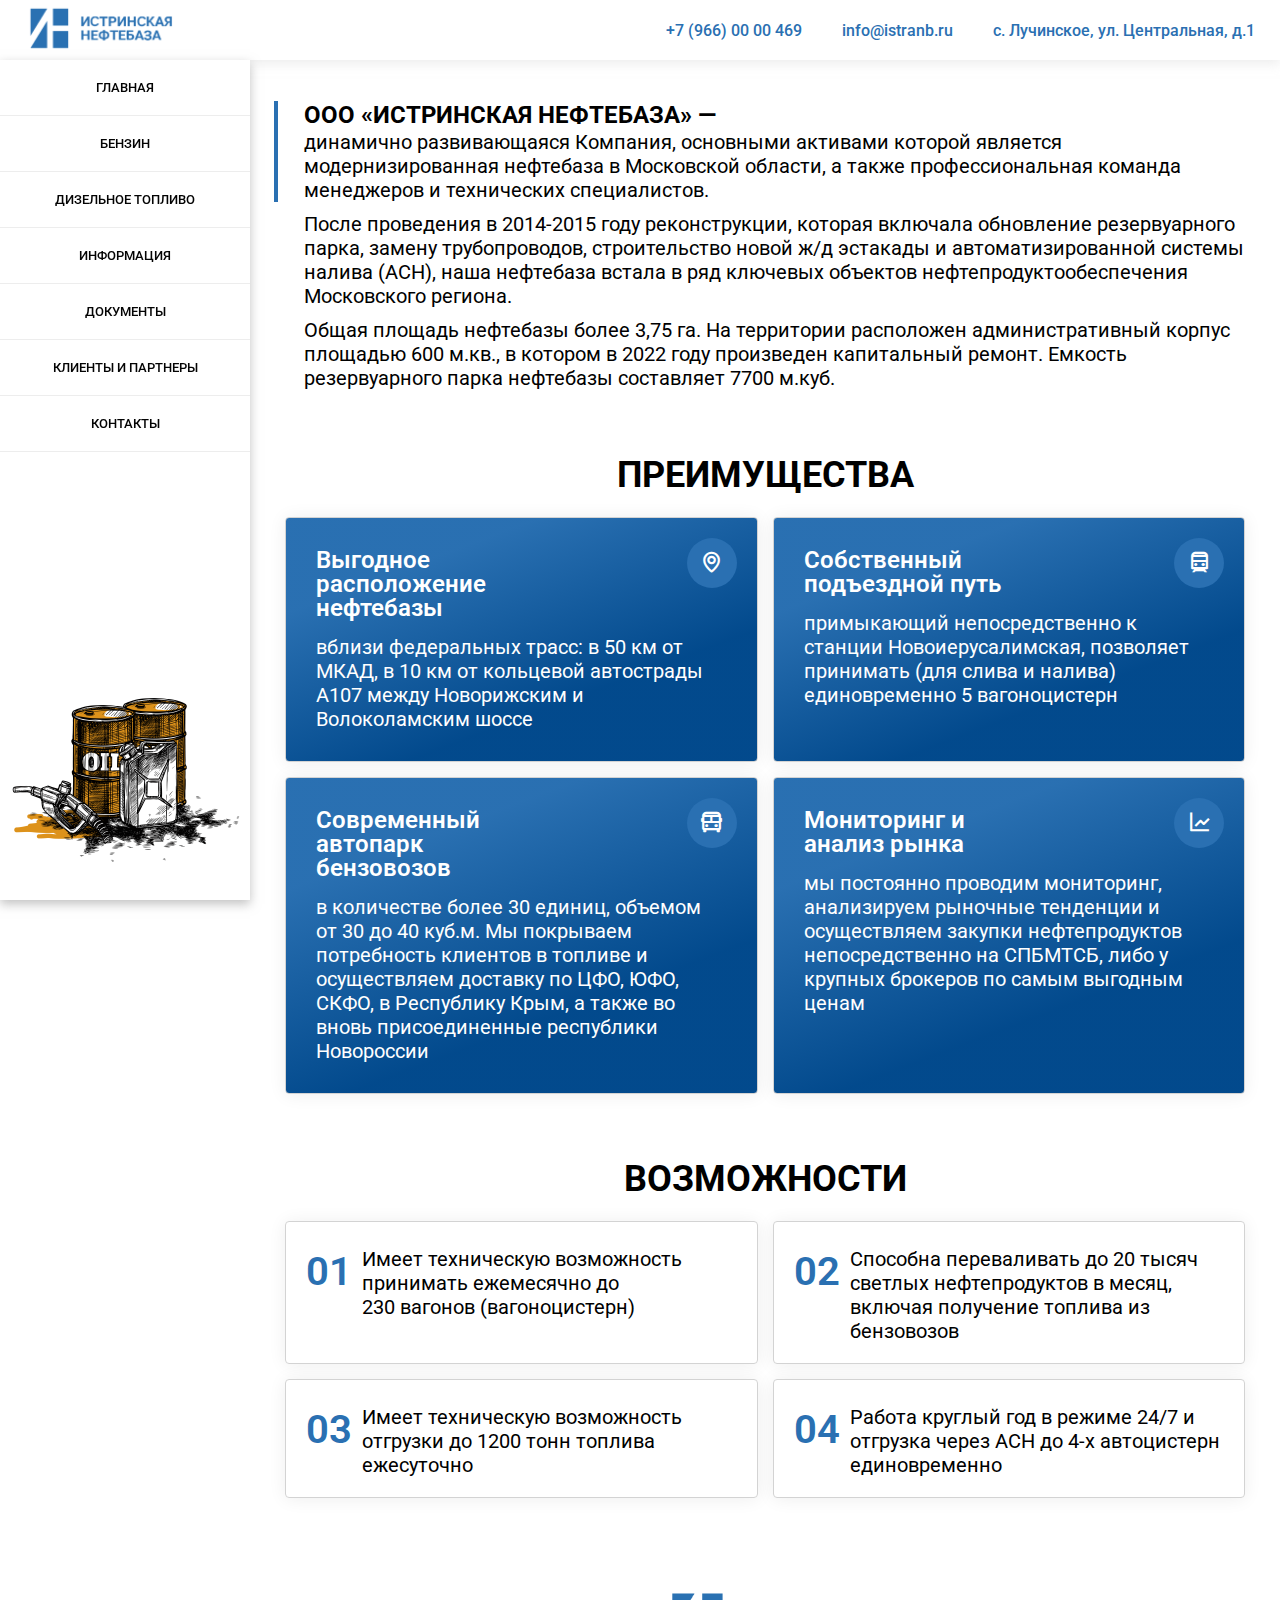
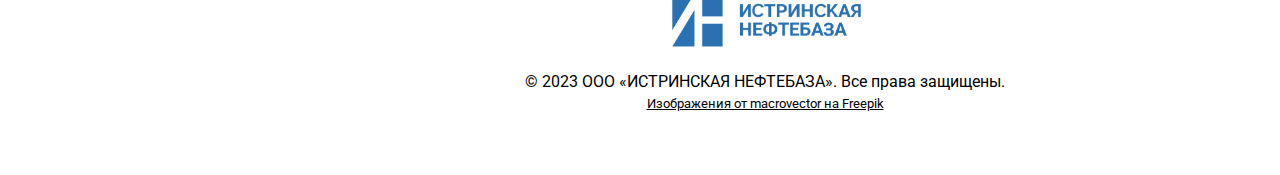
==== commit 516efaf8: "Итоговый варипнт 0.3" ====
--- a/about.html
+++ b/about.html
@@ -108,8 +108,8 @@
               нефтепродуктообеспечения Московского региона.
             </p>
             <p class="about__text">
-              Общая площадь нефтебазы более 3,75&nbsp;га, на территории
-              расположен административный корпус площадь. 600&nbsp;м.кв., в
+              Общая площадь нефтебазы более 3,75&nbsp;га. На территории
+              расположен административный корпус площадью 600&nbsp;м.кв., в
               котором в&nbsp;2022&nbsp;году произведен капитальный ремонт.
               Емкость резервуарного парка нефтебазы составляет 7700&nbsp;м.куб.
             </p>
@@ -151,10 +151,10 @@
                   Современный автопарк бензовозов
                 </h4>
                 <p class="info__list_subtitle advantages__item_subtitle">
-                  в количестве более 30 единиц, объемом от 30 до 40 куб.м. мы
+                  в количестве более 30 единиц, объемом от 30 до 40 куб.м. Мы
                   покрываем потребность клиентов в топливе и осуществляем
                   доставку по ЦФО, ЮФО, СКФО, в Республику Крым, а также во
-                  вновь присоединенные республики Новориссии
+                  вновь присоединенные республики Новороссии
                 </p>
                 <div class="advantages__item_rounded">
                   <i class="bx bx-bus advantages__item_icon"></i>
@@ -193,7 +193,7 @@
                 <h4 class="info__list_title opportunities__item_title">02</h4>
                 <p class="info__list_subtitle opportunities__item_subtitle">
                   Способна переваливать до 20&nbsp;тысяч светлых нефтепродуктов
-                  в месяц, включая получение топливо из бензовозов
+                  в месяц, включая получение топлива из бензовозов
                 </p>
               </div>
 
--- a/assets/css/styles.css
+++ b/assets/css/styles.css
@@ -578,7 +578,7 @@
 }
 
 .info__list_title {
-  font-size: var(--h1-font-size);
+  font-size: var(--h2-font-size);
   font-weight: 600;
   line-height: 1.5;
   color: var(--first-color);
--- a/assets/css/about.css
+++ b/assets/css/about.css
@@ -69,8 +69,8 @@
 
 .advantages__item_rounded {
   position: absolute;
-  top: 25px;
-  right: 25px;
+  top: 20px;
+  right: 20px;
   border-radius: 50%;
   background-color: var(--first-color);
   height: 50px;
